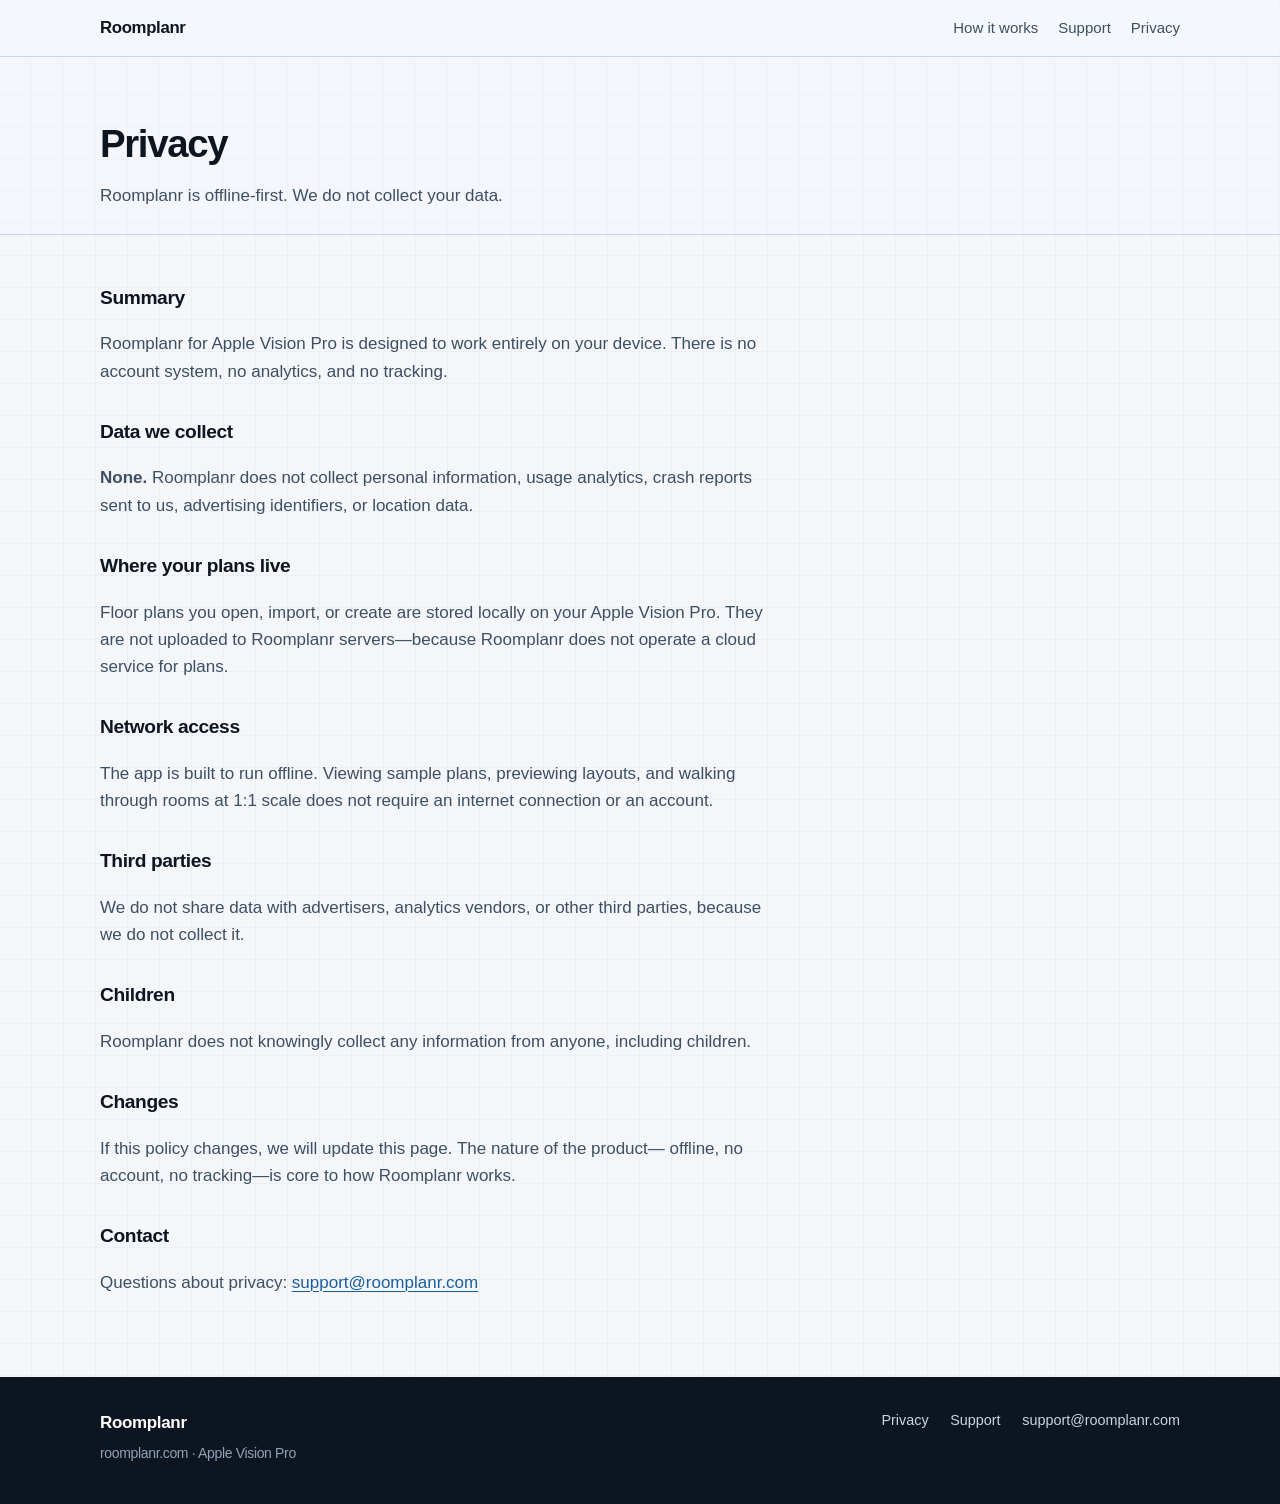
==== privacy.html @ 091aef66 "Add Roomplanr outline marketing website. Ship a static blueprint-inspired landing page with privacy " ====
<!DOCTYPE html>
<html lang="en">
<head>
  <meta charset="utf-8">
  <meta name="viewport" content="width=device-width, initial-scale=1">
  <title>Privacy — Roomplanr</title>
  <meta name="description" content="Roomplanr privacy policy: offline-first, no data collection, no analytics. Plans stay on your device.">
  <meta name="theme-color" content="#0e3d6b">
  <link rel="stylesheet" href="styles.css">
</head>
<body>
  <header class="site-header">
    <div class="wrap nav">
      <a class="logo" href="index.html">Roomplanr</a>
      <ul class="nav-links">
        <li><a href="index.html#how">How it works</a></li>
        <li><a href="support.html">Support</a></li>
        <li><a href="privacy.html">Privacy</a></li>
      </ul>
    </div>
  </header>

  <main>
    <section class="page-hero">
      <div class="wrap">
        <h1>Privacy</h1>
        <p>Roomplanr is offline-first. We do not collect your data.</p>
      </div>
    </section>

    <section class="prose">
      <div class="wrap">
        <article>
          <h2>Summary</h2>
          <p>
            Roomplanr for Apple Vision Pro is designed to work entirely on your device.
            There is no account system, no analytics, and no tracking.
          </p>

          <h2>Data we collect</h2>
          <p>
            <strong>None.</strong> Roomplanr does not collect personal information,
            usage analytics, crash reports sent to us, advertising identifiers, or location data.
          </p>

          <h2>Where your plans live</h2>
          <p>
            Floor plans you open, import, or create are stored locally on your Apple Vision Pro.
            They are not uploaded to Roomplanr servers—because Roomplanr does not operate
            a cloud service for plans.
          </p>

          <h2>Network access</h2>
          <p>
            The app is built to run offline. Viewing sample plans, previewing layouts,
            and walking through rooms at 1:1 scale does not require an internet connection
            or an account.
          </p>

          <h2>Third parties</h2>
          <p>
            We do not share data with advertisers, analytics vendors, or other third parties,
            because we do not collect it.
          </p>

          <h2>Children</h2>
          <p>
            Roomplanr does not knowingly collect any information from anyone, including children.
          </p>

          <h2>Changes</h2>
          <p>
            If this policy changes, we will update this page. The nature of the product—
            offline, no account, no tracking—is core to how Roomplanr works.
          </p>

          <h2>Contact</h2>
          <p>
            Questions about privacy:
            <a href="mailto:support@roomplanr.com">support@roomplanr.com</a>
          </p>
        </article>
      </div>
    </section>
  </main>

  <footer class="site-footer">
    <div class="wrap footer-grid">
      <div class="footer-brand">
        Roomplanr
        <span>roomplanr.com · Apple Vision Pro</span>
      </div>
      <ul class="footer-links">
        <li><a href="privacy.html">Privacy</a></li>
        <li><a href="support.html">Support</a></li>
        <li><a href="mailto:support@roomplanr.com">support@roomplanr.com</a></li>
      </ul>
    </div>
  </footer>
</body>
</html>
---- styles.css ----
/* Roomplanr — architectural blueprint aesthetic */

:root {
  --ink: #0c1520;
  --ink-muted: #3d4f63;
  --ink-soft: #6b7c8f;
  --paper: #f4f7fb;
  --paper-deep: #e8eef6;
  --line: #c5d4e6;
  --line-strong: #9bb0c9;
  --blueprint: #1a5f9e;
  --blueprint-deep: #0e3d6b;
  --blueprint-soft: rgba(26, 95, 158, 0.08);
  --accent: #1a5f9e;
  --white: #ffffff;
  --radius: 2px;
  --max: 1080px;
  --pad: clamp(1.25rem, 4vw, 2.5rem);
  --font: -apple-system, BlinkMacSystemFont, "Segoe UI", Helvetica, Arial, sans-serif;
  --mono: ui-monospace, "SF Mono", Menlo, Consolas, monospace;
}

*,
*::before,
*::after {
  box-sizing: border-box;
}

html {
  scroll-behavior: smooth;
}

body {
  margin: 0;
  font-family: var(--font);
  font-size: 1.0625rem;
  line-height: 1.6;
  color: var(--ink);
  background-color: var(--paper);
  background-image:
    linear-gradient(var(--line) 1px, transparent 1px),
    linear-gradient(90deg, var(--line) 1px, transparent 1px);
  background-size: 32px 32px;
  background-position: -1px -1px;
  -webkit-font-smoothing: antialiased;
}

img,
svg {
  display: block;
  max-width: 100%;
}

a {
  color: var(--blueprint);
  text-decoration-thickness: 1px;
  text-underline-offset: 0.18em;
}

a:hover {
  color: var(--blueprint-deep);
}

/* Layout */

.wrap {
  width: min(100% - 2 * var(--pad), var(--max));
  margin-inline: auto;
}

.site-header {
  position: sticky;
  top: 0;
  z-index: 20;
  backdrop-filter: blur(10px);
  background: rgba(244, 247, 251, 0.88);
  border-bottom: 1px solid var(--line);
}

.nav {
  display: flex;
  align-items: center;
  justify-content: space-between;
  gap: 1rem;
  min-height: 3.5rem;
}

.logo {
  font-weight: 700;
  font-size: 1.05rem;
  letter-spacing: -0.02em;
  color: var(--ink);
  text-decoration: none;
}

.logo:hover {
  color: var(--blueprint-deep);
}

.nav-links {
  display: flex;
  align-items: center;
  gap: 1.25rem;
  list-style: none;
  margin: 0;
  padding: 0;
  font-size: 0.9375rem;
}

.nav-links a {
  color: var(--ink-muted);
  text-decoration: none;
}

.nav-links a:hover {
  color: var(--ink);
}

/* Hero */

.hero {
  position: relative;
  padding: clamp(3rem, 8vw, 5.5rem) 0 clamp(2.5rem, 6vw, 4rem);
  border-bottom: 1px solid var(--line);
  background:
    linear-gradient(180deg, rgba(244, 247, 251, 0.92) 0%, rgba(232, 238, 246, 0.75) 100%);
}

.hero-grid {
  display: grid;
  gap: clamp(2rem, 5vw, 3.5rem);
  align-items: center;
}

@media (min-width: 860px) {
  .hero-grid {
    grid-template-columns: 1.05fr 0.95fr;
  }
}

.eyebrow {
  display: inline-block;
  margin: 0 0 0.85rem;
  font-family: var(--mono);
  font-size: 0.75rem;
  font-weight: 500;
  letter-spacing: 0.08em;
  text-transform: uppercase;
  color: var(--blueprint);
}

.brand {
  margin: 0 0 0.85rem;
  font-size: clamp(2.6rem, 7vw, 4.25rem);
  font-weight: 750;
  letter-spacing: -0.045em;
  line-height: 1.02;
  color: var(--ink);
}

.lede {
  margin: 0 0 1.5rem;
  max-width: 34rem;
  font-size: clamp(1.05rem, 2.2vw, 1.2rem);
  color: var(--ink-muted);
}

.cta-row {
  display: flex;
  flex-wrap: wrap;
  align-items: center;
  gap: 0.85rem 1.25rem;
}

.btn {
  display: inline-flex;
  align-items: center;
  justify-content: center;
  padding: 0.7rem 1.15rem;
  border: 1px solid var(--blueprint-deep);
  border-radius: var(--radius);
  background: var(--blueprint-deep);
  color: var(--white);
  font: inherit;
  font-size: 0.95rem;
  font-weight: 600;
  text-decoration: none;
  transition: background 0.15s ease, border-color 0.15s ease;
}

.btn:hover {
  background: var(--ink);
  border-color: var(--ink);
  color: var(--white);
}

.btn-ghost {
  background: transparent;
  color: var(--blueprint-deep);
}

.btn-ghost:hover {
  background: var(--blueprint-soft);
  color: var(--blueprint-deep);
  border-color: var(--blueprint);
}

.coming-note {
  margin: 1.15rem 0 0;
  font-family: var(--mono);
  font-size: 0.8rem;
  color: var(--ink-soft);
}

/* Plan illustration */

.plan-frame {
  position: relative;
  padding: 1rem;
  border: 1px solid var(--line-strong);
  background: var(--white);
  box-shadow: 0 1px 0 rgba(14, 61, 107, 0.04);
}

.plan-frame::before {
  content: "SAMPLE PLAN · 1:1";
  position: absolute;
  top: 0.55rem;
  left: 0.75rem;
  font-family: var(--mono);
  font-size: 0.65rem;
  letter-spacing: 0.06em;
  color: var(--ink-soft);
}

.plan-svg {
  width: 100%;
  height: auto;
  margin-top: 0.85rem;
}

.plan-svg .wall {
  fill: none;
  stroke: var(--blueprint-deep);
  stroke-width: 2.5;
  stroke-linejoin: miter;
}

.plan-svg .door {
  fill: none;
  stroke: var(--blueprint);
  stroke-width: 1.5;
  stroke-dasharray: 3 2;
}

.plan-svg .dim {
  fill: none;
  stroke: var(--line-strong);
  stroke-width: 1;
}

.plan-svg .label {
  fill: var(--ink-muted);
  font-family: var(--mono);
  font-size: 11px;
  letter-spacing: 0.04em;
}

.plan-svg .room-fill {
  fill: var(--blueprint-soft);
}

/* Sections */

.section {
  padding: clamp(3rem, 7vw, 5rem) 0;
  border-bottom: 1px solid var(--line);
  background: rgba(244, 247, 251, 0.82);
}

.section-head {
  max-width: 36rem;
  margin-bottom: clamp(1.75rem, 4vw, 2.5rem);
}

.section h2 {
  margin: 0 0 0.6rem;
  font-size: clamp(1.55rem, 3.5vw, 2rem);
  letter-spacing: -0.03em;
  line-height: 1.15;
}

.section-head p {
  margin: 0;
  color: var(--ink-muted);
}

.steps {
  display: grid;
  gap: 1.25rem;
  counter-reset: step;
}

@media (min-width: 720px) {
  .steps {
    grid-template-columns: repeat(3, 1fr);
    gap: 1.75rem;
  }
}

.step {
  padding-top: 0.25rem;
  border-top: 2px solid var(--blueprint);
}

.step::before {
  counter-increment: step;
  content: "0" counter(step);
  display: block;
  margin-bottom: 0.75rem;
  font-family: var(--mono);
  font-size: 0.75rem;
  letter-spacing: 0.08em;
  color: var(--blueprint);
}

.step h3 {
  margin: 0 0 0.45rem;
  font-size: 1.1rem;
  letter-spacing: -0.02em;
}

.step p {
  margin: 0;
  font-size: 0.975rem;
  color: var(--ink-muted);
}

.features {
  display: grid;
  gap: 1.5rem 2rem;
}

@media (min-width: 720px) {
  .features {
    grid-template-columns: repeat(2, 1fr);
  }
}

.feature h3 {
  margin: 0 0 0.4rem;
  font-size: 1.05rem;
  letter-spacing: -0.015em;
}

.feature p {
  margin: 0;
  font-size: 0.975rem;
  color: var(--ink-muted);
}

/* Honesty callout */

.honesty {
  padding: clamp(2.5rem, 6vw, 3.5rem) 0;
  border-bottom: 1px solid var(--line);
  background: var(--paper-deep);
}

.honesty-box {
  padding: 1.35rem 1.5rem;
  border-left: 3px solid var(--blueprint);
  background: var(--white);
}

.honesty-box h2 {
  margin: 0 0 0.5rem;
  font-size: 1.15rem;
  letter-spacing: -0.02em;
}

.honesty-box p {
  margin: 0;
  color: var(--ink-muted);
  font-size: 0.975rem;
}

/* Footer */

.site-footer {
  padding: 2rem 0 2.5rem;
  background: var(--ink);
  color: #c9d5e3;
}

.footer-grid {
  display: flex;
  flex-wrap: wrap;
  gap: 1rem 2rem;
  align-items: flex-start;
  justify-content: space-between;
}

.footer-brand {
  font-weight: 700;
  color: var(--white);
  letter-spacing: -0.02em;
}

.footer-brand span {
  display: block;
  margin-top: 0.35rem;
  font-weight: 400;
  font-size: 0.875rem;
  color: #8fa3b8;
}

.footer-links {
  display: flex;
  flex-wrap: wrap;
  gap: 0.85rem 1.35rem;
  list-style: none;
  margin: 0;
  padding: 0;
  font-size: 0.9rem;
}

.footer-links a {
  color: #c9d5e3;
  text-decoration: none;
}

.footer-links a:hover {
  color: var(--white);
}

/* Inner pages */

.page-hero {
  padding: clamp(2.5rem, 6vw, 3.5rem) 0 1.5rem;
  border-bottom: 1px solid var(--line);
  background: rgba(244, 247, 251, 0.9);
}

.page-hero h1 {
  margin: 0 0 0.5rem;
  font-size: clamp(1.85rem, 4vw, 2.4rem);
  letter-spacing: -0.035em;
}

.page-hero p {
  margin: 0;
  max-width: 38rem;
  color: var(--ink-muted);
}

.prose {
  padding: clamp(2rem, 5vw, 3rem) 0 4rem;
  background: rgba(244, 247, 251, 0.82);
}

.prose article {
  max-width: 42rem;
}

.prose h2 {
  margin: 2rem 0 0.6rem;
  font-size: 1.2rem;
  letter-spacing: -0.02em;
}

.prose h2:first-child {
  margin-top: 0;
}

.prose p,
.prose li {
  color: var(--ink-muted);
}

.prose ul {
  padding-left: 1.2rem;
}

.prose li + li {
  margin-top: 0.4rem;
}

.faq details {
  margin: 0 0 0.75rem;
  padding: 0.9rem 1rem;
  border: 1px solid var(--line);
  background: var(--white);
}

.faq summary {
  cursor: pointer;
  font-weight: 600;
  color: var(--ink);
  list-style: none;
}

.faq summary::-webkit-details-marker {
  display: none;
}

.faq summary::before {
  content: "+";
  display: inline-block;
  width: 1.1rem;
  margin-right: 0.35rem;
  font-family: var(--mono);
  font-weight: 500;
  color: var(--blueprint);
}

.faq details[open] summary::before {
  content: "−";
}

.faq details p {
  margin: 0.65rem 0 0;
  font-size: 0.975rem;
}

.contact-line {
  margin-top: 1.5rem;
  padding: 1rem 1.15rem;
  border-left: 3px solid var(--blueprint);
  background: var(--white);
}

@media (max-width: 560px) {
  .nav-links {
    gap: 0.85rem;
    font-size: 0.875rem;
  }
}
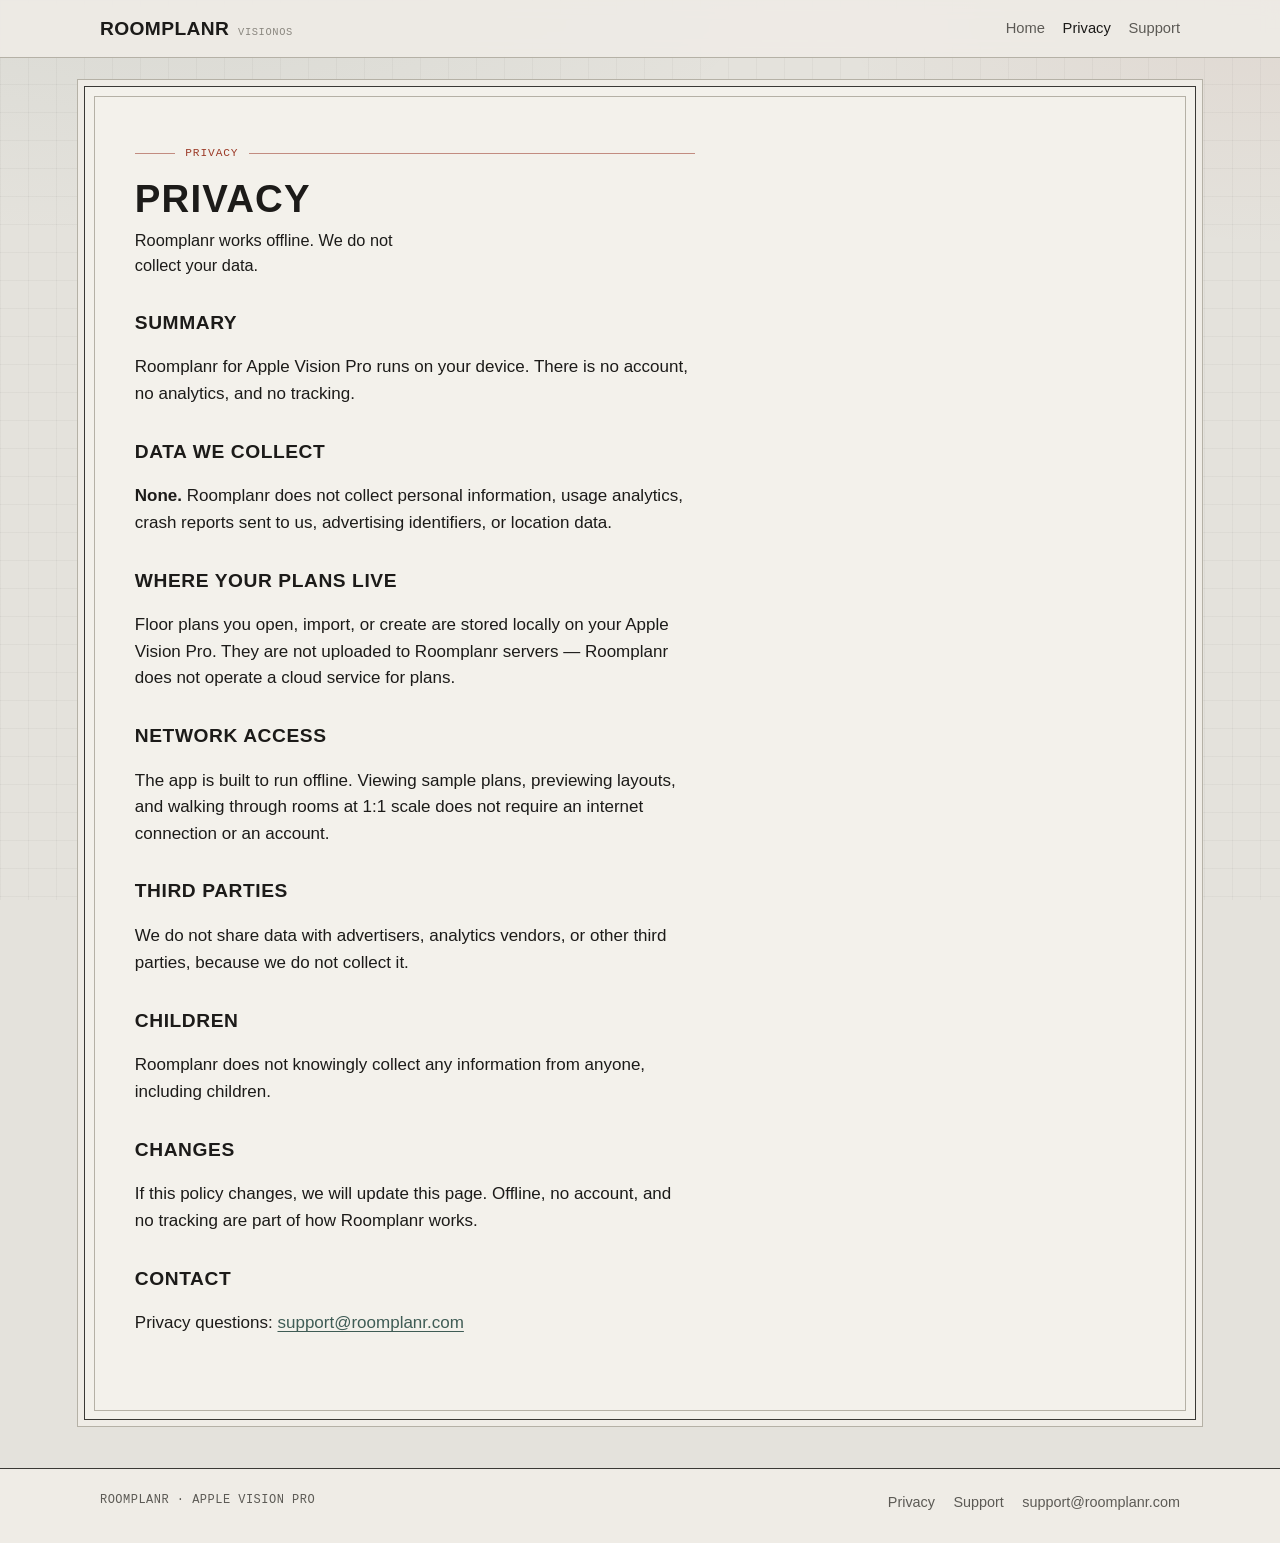
==== commit 0b8b2cd9: "Redesign Roomplanr site with a drafting-sheet identity. Replace the generic blueprint look with prod" ====
--- a/privacy.html
+++ b/privacy.html
@@ -4,37 +4,39 @@
   <meta charset="utf-8">
   <meta name="viewport" content="width=device-width, initial-scale=1">
   <title>Privacy — Roomplanr</title>
-  <meta name="description" content="Roomplanr privacy policy: offline-first, no data collection, no analytics. Plans stay on your device.">
-  <meta name="theme-color" content="#0e3d6b">
+  <meta name="description" content="Roomplanr privacy: works offline, no account, no data collected. Plans stay on your Apple Vision Pro.">
+  <meta name="theme-color" content="#e4e2dc">
   <link rel="stylesheet" href="styles.css">
 </head>
 <body>
+  <a class="skip" href="#main">Skip to content</a>
+
   <header class="site-header">
-    <div class="wrap nav">
-      <a class="logo" href="index.html">Roomplanr</a>
+    <nav class="nav" aria-label="Primary">
+      <a class="brand" href="./">
+        Roomplanr
+        <span class="brand-meta">visionOS</span>
+      </a>
       <ul class="nav-links">
-        <li><a href="index.html#how">How it works</a></li>
+        <li><a href="./">Home</a></li>
+        <li><a href="privacy.html" aria-current="page">Privacy</a></li>
         <li><a href="support.html">Support</a></li>
-        <li><a href="privacy.html">Privacy</a></li>
       </ul>
-    </div>
+    </nav>
   </header>
 
-  <main>
-    <section class="page-hero">
-      <div class="wrap">
-        <h1>Privacy</h1>
-        <p>Roomplanr is offline-first. We do not collect your data.</p>
-      </div>
-    </section>
+  <main id="main">
+    <div class="sheet">
+      <div class="sheet-inner">
+        <article class="page page-narrow">
+          <div class="dim-rule">Privacy</div>
+          <h1>Privacy</h1>
+          <p class="lede">Roomplanr works offline. We do not collect your data.</p>
 
-    <section class="prose">
-      <div class="wrap">
-        <article>
           <h2>Summary</h2>
           <p>
-            Roomplanr for Apple Vision Pro is designed to work entirely on your device.
-            There is no account system, no analytics, and no tracking.
+            Roomplanr for Apple Vision Pro runs on your device.
+            There is no account, no analytics, and no tracking.
           </p>
 
           <h2>Data we collect</h2>
@@ -46,15 +48,13 @@
           <h2>Where your plans live</h2>
           <p>
             Floor plans you open, import, or create are stored locally on your Apple Vision Pro.
-            They are not uploaded to Roomplanr servers—because Roomplanr does not operate
-            a cloud service for plans.
+            They are not uploaded to Roomplanr servers — Roomplanr does not operate a cloud service for plans.
           </p>
 
           <h2>Network access</h2>
           <p>
             The app is built to run offline. Viewing sample plans, previewing layouts,
-            and walking through rooms at 1:1 scale does not require an internet connection
-            or an account.
+            and walking through rooms at 1:1 scale does not require an internet connection or an account.
           </p>
 
           <h2>Third parties</h2>
@@ -70,31 +70,28 @@
 
           <h2>Changes</h2>
           <p>
-            If this policy changes, we will update this page. The nature of the product—
-            offline, no account, no tracking—is core to how Roomplanr works.
+            If this policy changes, we will update this page. Offline, no account, and no tracking
+            are part of how Roomplanr works.
           </p>
 
           <h2>Contact</h2>
           <p>
-            Questions about privacy:
+            Privacy questions:
             <a href="mailto:support@roomplanr.com">support@roomplanr.com</a>
           </p>
         </article>
       </div>
-    </section>
+    </div>
   </main>
 
   <footer class="site-footer">
-    <div class="wrap footer-grid">
-      <div class="footer-brand">
-        Roomplanr
-        <span>roomplanr.com · Apple Vision Pro</span>
+    <div class="wrap footer-inner">
+      <p>Roomplanr · Apple Vision Pro</p>
+      <div class="footer-links">
+        <a href="privacy.html">Privacy</a>
+        <a href="support.html">Support</a>
+        <a href="mailto:support@roomplanr.com">support@roomplanr.com</a>
       </div>
-      <ul class="footer-links">
-        <li><a href="privacy.html">Privacy</a></li>
-        <li><a href="support.html">Support</a></li>
-        <li><a href="mailto:support@roomplanr.com">support@roomplanr.com</a></li>
-      </ul>
     </div>
   </footer>
 </body>
--- a/styles.css
+++ b/styles.css
@@ -1,23 +1,25 @@
-/* Roomplanr — architectural blueprint aesthetic */
+/* Roomplanr — drafting-sheet marketing site. System fonts only. */
 
 :root {
-  --ink: #0c1520;
-  --ink-muted: #3d4f63;
-  --ink-soft: #6b7c8f;
-  --paper: #f4f7fb;
-  --paper-deep: #e8eef6;
-  --line: #c5d4e6;
-  --line-strong: #9bb0c9;
-  --blueprint: #1a5f9e;
-  --blueprint-deep: #0e3d6b;
-  --blueprint-soft: rgba(26, 95, 158, 0.08);
-  --accent: #1a5f9e;
-  --white: #ffffff;
-  --radius: 2px;
+  --paper: #e4e2dc;
+  --paper-bright: #efece6;
+  --sheet: #f3f1eb;
+  --ink: #1c1b19;
+  --muted: #5c5a55;
+  --faint: #8a877f;
+  --line: #b5b1a6;
+  --line-strong: #3a3935;
+  --graphite: #2e2d2a;
+  --mark: #9c3b28;
+  --mark-soft: rgba(156, 59, 40, 0.12);
+  --sage: #3f5c55;
+  --sage-soft: rgba(63, 92, 85, 0.14);
   --max: 1080px;
-  --pad: clamp(1.25rem, 4vw, 2.5rem);
-  --font: -apple-system, BlinkMacSystemFont, "Segoe UI", Helvetica, Arial, sans-serif;
-  --mono: ui-monospace, "SF Mono", Menlo, Consolas, monospace;
+  --pad: clamp(1.1rem, 3.5vw, 2.25rem);
+  --display: "Avenir Next Condensed", "Avenir Next", Futura, "Century Gothic", "Segoe UI", sans-serif;
+  --body: "Avenir Next", "Segoe UI", "Helvetica Neue", Helvetica, Arial, sans-serif;
+  --mono: "SF Mono", Menlo, Consolas, "Liberation Mono", monospace;
+  --theme-color: #e4e2dc;
 }
 
 *,
@@ -30,51 +32,88 @@
   scroll-behavior: smooth;
 }
 
+@media (prefers-reduced-motion: reduce) {
+  html {
+    scroll-behavior: auto;
+  }
+
+  *,
+  *::before,
+  *::after {
+    animation: none !important;
+    transition: none !important;
+  }
+}
+
 body {
   margin: 0;
-  font-family: var(--font);
-  font-size: 1.0625rem;
-  line-height: 1.6;
-  color: var(--ink);
+  color: var(--ink);
+  font: 17px/1.55 var(--body);
   background-color: var(--paper);
   background-image:
-    linear-gradient(var(--line) 1px, transparent 1px),
-    linear-gradient(90deg, var(--line) 1px, transparent 1px);
-  background-size: 32px 32px;
-  background-position: -1px -1px;
+    linear-gradient(90deg, rgba(28, 27, 25, 0.035) 1px, transparent 1px),
+    linear-gradient(rgba(28, 27, 25, 0.035) 1px, transparent 1px),
+    radial-gradient(1200px 600px at 12% -10%, rgba(63, 92, 85, 0.08), transparent 55%),
+    radial-gradient(900px 500px at 100% 0%, rgba(156, 59, 40, 0.06), transparent 50%);
+  background-size: 28px 28px, 28px 28px, auto, auto;
+  background-attachment: fixed;
   -webkit-font-smoothing: antialiased;
+  text-rendering: optimizeLegibility;
+  min-height: 100vh;
 }
 
 img,
 svg {
-  display: block;
   max-width: 100%;
+  height: auto;
+  vertical-align: middle;
 }
 
 a {
-  color: var(--blueprint);
-  text-decoration-thickness: 1px;
-  text-underline-offset: 0.18em;
+  color: var(--sage);
+  text-underline-offset: 0.16em;
 }
 
 a:hover {
-  color: var(--blueprint-deep);
-}
-
-/* Layout */
+  color: var(--mark);
+}
+
+a:focus-visible {
+  outline: 2px solid var(--mark);
+  outline-offset: 3px;
+}
+
+.skip {
+  position: absolute;
+  left: -9999px;
+  top: 0;
+}
+
+.skip:focus {
+  left: var(--pad);
+  top: 0.75rem;
+  z-index: 100;
+  background: var(--ink);
+  color: var(--sheet);
+  padding: 0.5rem 0.75rem;
+  text-decoration: none;
+}
 
 .wrap {
   width: min(100% - 2 * var(--pad), var(--max));
   margin-inline: auto;
 }
+
+/* Header — title-block strip */
 
 .site-header {
   position: sticky;
   top: 0;
   z-index: 20;
-  backdrop-filter: blur(10px);
-  background: rgba(244, 247, 251, 0.88);
+  background: color-mix(in srgb, var(--paper-bright) 90%, transparent);
   border-bottom: 1px solid var(--line);
+  backdrop-filter: blur(8px);
+  -webkit-backdrop-filter: blur(8px);
 }
 
 .nav {
@@ -82,457 +121,559 @@
   align-items: center;
   justify-content: space-between;
   gap: 1rem;
-  min-height: 3.5rem;
-}
-
-.logo {
+  padding: 0.85rem 0;
+  width: min(100% - 2 * var(--pad), var(--max));
+  margin-inline: auto;
+}
+
+.brand {
+  display: inline-flex;
+  align-items: baseline;
+  gap: 0.55rem;
+  color: var(--ink);
+  text-decoration: none;
+  font-family: var(--display);
   font-weight: 700;
-  font-size: 1.05rem;
-  letter-spacing: -0.02em;
-  color: var(--ink);
-  text-decoration: none;
-}
-
-.logo:hover {
-  color: var(--blueprint-deep);
+  font-size: 1.2rem;
+  letter-spacing: 0.02em;
+  text-transform: uppercase;
+}
+
+.brand:hover {
+  color: var(--ink);
+}
+
+.brand-meta {
+  font-family: var(--mono);
+  font-size: 0.65rem;
+  font-weight: 500;
+  letter-spacing: 0.06em;
+  color: var(--faint);
+  text-transform: uppercase;
 }
 
 .nav-links {
   display: flex;
-  align-items: center;
-  gap: 1.25rem;
+  gap: 1.1rem;
   list-style: none;
   margin: 0;
   padding: 0;
-  font-size: 0.9375rem;
+  font-size: 0.92rem;
 }
 
 .nav-links a {
-  color: var(--ink-muted);
+  color: var(--muted);
   text-decoration: none;
 }
 
-.nav-links a:hover {
-  color: var(--ink);
-}
-
-/* Hero */
+.nav-links a:hover,
+.nav-links a[aria-current="page"] {
+  color: var(--ink);
+}
+
+/* Drafting sheet frame for main content */
+
+.sheet {
+  width: min(100% - 2 * var(--pad), calc(var(--max) + 2rem));
+  margin: clamp(1rem, 3vw, 1.75rem) auto clamp(2rem, 5vw, 3rem);
+  background: var(--sheet);
+  border: 1.5px solid var(--line-strong);
+  box-shadow:
+    0 0 0 6px var(--paper-bright),
+    0 0 0 7px var(--line);
+}
+
+.sheet-inner {
+  border: 1px solid var(--line);
+  margin: 0.55rem;
+}
+
+/* Hero — one composition */
 
 .hero {
   position: relative;
-  padding: clamp(3rem, 8vw, 5.5rem) 0 clamp(2.5rem, 6vw, 4rem);
-  border-bottom: 1px solid var(--line);
+  display: grid;
+  min-height: min(92vh, 820px);
+  overflow: hidden;
+}
+
+@media (min-width: 900px) {
+  .hero {
+    grid-template-columns: minmax(16rem, 0.9fr) 1.25fr;
+  }
+}
+
+.hero-copy {
+  position: relative;
+  z-index: 2;
+  display: flex;
+  flex-direction: column;
+  justify-content: flex-end;
+  gap: 0.85rem;
+  padding: clamp(1.5rem, 4vw, 2.5rem);
   background:
-    linear-gradient(180deg, rgba(244, 247, 251, 0.92) 0%, rgba(232, 238, 246, 0.75) 100%);
-}
-
-.hero-grid {
-  display: grid;
-  gap: clamp(2rem, 5vw, 3.5rem);
-  align-items: center;
-}
-
-@media (min-width: 860px) {
-  .hero-grid {
-    grid-template-columns: 1.05fr 0.95fr;
-  }
-}
-
-.eyebrow {
-  display: inline-block;
-  margin: 0 0 0.85rem;
-  font-family: var(--mono);
-  font-size: 0.75rem;
-  font-weight: 500;
-  letter-spacing: 0.08em;
-  text-transform: uppercase;
-  color: var(--blueprint);
-}
-
-.brand {
-  margin: 0 0 0.85rem;
-  font-size: clamp(2.6rem, 7vw, 4.25rem);
-  font-weight: 750;
-  letter-spacing: -0.045em;
-  line-height: 1.02;
-  color: var(--ink);
+    linear-gradient(180deg, rgba(243, 241, 235, 0.2) 0%, var(--sheet) 55%);
+  border-right: 1px solid var(--line);
+  animation: draft-in 700ms ease both;
+}
+
+@media (max-width: 899px) {
+  .hero-copy {
+    border-right: none;
+    border-bottom: 1px solid var(--line);
+    justify-content: flex-start;
+    background: var(--sheet);
+  }
+
+  .hero {
+    min-height: 0;
+  }
+}
+
+.wordmark {
+  margin: 0;
+  font-family: var(--display);
+  font-size: clamp(2.6rem, 7vw, 4rem);
+  font-weight: 700;
+  letter-spacing: 0.04em;
+  line-height: 0.95;
+  text-transform: uppercase;
+  color: var(--ink);
+}
+
+.hero h1 {
+  margin: 0;
+  max-width: 18ch;
+  font-family: var(--display);
+  font-size: clamp(1.35rem, 2.8vw, 1.7rem);
+  font-weight: 600;
+  letter-spacing: 0.01em;
+  line-height: 1.2;
+  color: var(--graphite);
 }
 
 .lede {
-  margin: 0 0 1.5rem;
-  max-width: 34rem;
-  font-size: clamp(1.05rem, 2.2vw, 1.2rem);
-  color: var(--ink-muted);
-}
-
-.cta-row {
+  margin: 0;
+  max-width: 32ch;
+  color: var(--muted);
+  font-size: 1.02rem;
+}
+
+.hero-cta {
   display: flex;
   flex-wrap: wrap;
   align-items: center;
-  gap: 0.85rem 1.25rem;
-}
-
-.btn {
-  display: inline-flex;
+  gap: 0.75rem 1rem;
+  margin-top: 0.35rem;
+}
+
+.coming {
+  display: inline-block;
+  margin: 0;
+  padding: 0.65rem 0.9rem;
+  border: 1.5px solid var(--ink);
+  background: var(--ink);
+  color: var(--sheet);
+  font-family: var(--body);
+  font-size: 0.92rem;
+  font-weight: 600;
+  letter-spacing: 0.01em;
+  text-decoration: none;
+}
+
+.coming:hover {
+  background: var(--graphite);
+  color: var(--sheet);
+  border-color: var(--graphite);
+}
+
+.device-note {
+  margin: 0;
+  font-family: var(--mono);
+  font-size: 0.72rem;
+  letter-spacing: 0.04em;
+  text-transform: uppercase;
+  color: var(--faint);
+}
+
+.title-block {
+  margin-top: auto;
+  padding-top: 1.25rem;
+  border-top: 1px solid var(--line);
+  display: grid;
+  grid-template-columns: 1fr auto;
+  gap: 0.35rem 1rem;
+  font-family: var(--mono);
+  font-size: 0.68rem;
+  letter-spacing: 0.05em;
+  text-transform: uppercase;
+  color: var(--faint);
+}
+
+.title-block strong {
+  color: var(--ink);
+  font-weight: 600;
+}
+
+.hero-visual {
+  position: relative;
+  margin: 0;
+  background:
+    linear-gradient(160deg, #b8bec6 0%, #9aa3ae 45%, #8a9180 100%);
+  min-height: 320px;
+  animation: draft-in 800ms 60ms ease both;
+}
+
+.hero-visual img {
+  width: 100%;
+  height: 100%;
+  object-fit: cover;
+  object-position: center 40%;
+  display: block;
+  min-height: 320px;
+}
+
+.hero-visual figcaption {
+  position: absolute;
+  left: 0.75rem;
+  bottom: 0.65rem;
+  margin: 0;
+  padding: 0.2rem 0.4rem;
+  background: rgba(243, 241, 235, 0.88);
+  border: 1px solid var(--line);
+  font-family: var(--mono);
+  font-size: 0.65rem;
+  letter-spacing: 0.04em;
+  text-transform: uppercase;
+  color: var(--muted);
+}
+
+/* Dimension tick decoration */
+
+.dim-rule {
+  display: flex;
   align-items: center;
-  justify-content: center;
-  padding: 0.7rem 1.15rem;
-  border: 1px solid var(--blueprint-deep);
-  border-radius: var(--radius);
-  background: var(--blueprint-deep);
-  color: var(--white);
-  font: inherit;
-  font-size: 0.95rem;
-  font-weight: 600;
-  text-decoration: none;
-  transition: background 0.15s ease, border-color 0.15s ease;
-}
-
-.btn:hover {
-  background: var(--ink);
-  border-color: var(--ink);
-  color: var(--white);
-}
-
-.btn-ghost {
-  background: transparent;
-  color: var(--blueprint-deep);
-}
-
-.btn-ghost:hover {
-  background: var(--blueprint-soft);
-  color: var(--blueprint-deep);
-  border-color: var(--blueprint);
-}
-
-.coming-note {
-  margin: 1.15rem 0 0;
-  font-family: var(--mono);
-  font-size: 0.8rem;
-  color: var(--ink-soft);
-}
-
-/* Plan illustration */
-
-.plan-frame {
-  position: relative;
-  padding: 1rem;
-  border: 1px solid var(--line-strong);
-  background: var(--white);
-  box-shadow: 0 1px 0 rgba(14, 61, 107, 0.04);
-}
-
-.plan-frame::before {
-  content: "SAMPLE PLAN · 1:1";
-  position: absolute;
-  top: 0.55rem;
-  left: 0.75rem;
-  font-family: var(--mono);
-  font-size: 0.65rem;
-  letter-spacing: 0.06em;
-  color: var(--ink-soft);
-}
-
-.plan-svg {
-  width: 100%;
-  height: auto;
-  margin-top: 0.85rem;
-}
-
-.plan-svg .wall {
-  fill: none;
-  stroke: var(--blueprint-deep);
-  stroke-width: 2.5;
-  stroke-linejoin: miter;
-}
-
-.plan-svg .door {
-  fill: none;
-  stroke: var(--blueprint);
-  stroke-width: 1.5;
-  stroke-dasharray: 3 2;
-}
-
-.plan-svg .dim {
-  fill: none;
-  stroke: var(--line-strong);
-  stroke-width: 1;
-}
-
-.plan-svg .label {
-  fill: var(--ink-muted);
-  font-family: var(--mono);
-  font-size: 11px;
-  letter-spacing: 0.04em;
-}
-
-.plan-svg .room-fill {
-  fill: var(--blueprint-soft);
+  gap: 0.65rem;
+  margin: 0 0 1rem;
+  color: var(--mark);
+  font-family: var(--mono);
+  font-size: 0.7rem;
+  letter-spacing: 0.08em;
+  text-transform: uppercase;
+}
+
+.dim-rule::before,
+.dim-rule::after {
+  content: "";
+  height: 1px;
+  flex: 1;
+  background: var(--mark);
+  opacity: 0.55;
+}
+
+.dim-rule::before {
+  max-width: 2.5rem;
 }
 
 /* Sections */
 
 .section {
-  padding: clamp(3rem, 7vw, 5rem) 0;
-  border-bottom: 1px solid var(--line);
-  background: rgba(244, 247, 251, 0.82);
+  padding: clamp(2.25rem, 5vw, 3.5rem) clamp(1.25rem, 4vw, 2.5rem);
+  border-top: 1px solid var(--line);
 }
 
 .section-head {
   max-width: 36rem;
-  margin-bottom: clamp(1.75rem, 4vw, 2.5rem);
-}
-
-.section h2 {
-  margin: 0 0 0.6rem;
-  font-size: clamp(1.55rem, 3.5vw, 2rem);
-  letter-spacing: -0.03em;
-  line-height: 1.15;
+  margin-bottom: 1.5rem;
+}
+
+.section-head h2 {
+  margin: 0 0 0.4rem;
+  font-family: var(--display);
+  font-size: clamp(1.45rem, 3vw, 1.85rem);
+  font-weight: 650;
+  letter-spacing: 0.02em;
+  text-transform: uppercase;
 }
 
 .section-head p {
   margin: 0;
-  color: var(--ink-muted);
-}
-
-.steps {
+  color: var(--muted);
+}
+
+.flow-list {
+  list-style: none;
+  margin: 0;
+  padding: 0;
+  border-top: 1px solid var(--line);
+}
+
+.flow-list li {
   display: grid;
-  gap: 1.25rem;
-  counter-reset: step;
+  gap: 0.2rem 1.5rem;
+  padding: 1.05rem 0;
+  border-bottom: 1px solid var(--line);
 }
 
 @media (min-width: 720px) {
-  .steps {
-    grid-template-columns: repeat(3, 1fr);
-    gap: 1.75rem;
-  }
-}
-
-.step {
-  padding-top: 0.25rem;
-  border-top: 2px solid var(--blueprint);
-}
-
-.step::before {
-  counter-increment: step;
-  content: "0" counter(step);
+  .flow-list li {
+    grid-template-columns: 9.5rem 1fr;
+    align-items: baseline;
+  }
+}
+
+.flow-list h3 {
+  margin: 0;
+  font-family: var(--mono);
+  font-size: 0.78rem;
+  font-weight: 600;
+  letter-spacing: 0.06em;
+  text-transform: uppercase;
+  color: var(--mark);
+}
+
+.flow-list p {
+  margin: 0;
+  color: var(--muted);
+  max-width: 48ch;
+}
+
+.audience {
+  display: grid;
+  gap: 0.85rem 2rem;
+}
+
+@media (min-width: 720px) {
+  .audience {
+    grid-template-columns: 1fr 1fr 1fr;
+  }
+}
+
+.audience p {
+  margin: 0;
+  padding-top: 0.75rem;
+  border-top: 2px solid var(--sage);
+  color: var(--muted);
+  font-size: 0.98rem;
+}
+
+.audience strong {
   display: block;
-  margin-bottom: 0.75rem;
-  font-family: var(--mono);
-  font-size: 0.75rem;
-  letter-spacing: 0.08em;
-  color: var(--blueprint);
-}
-
-.step h3 {
+  margin-bottom: 0.35rem;
+  color: var(--ink);
+  font-family: var(--display);
+  font-size: 1.05rem;
+  font-weight: 650;
+  letter-spacing: 0.02em;
+  text-transform: uppercase;
+}
+
+/* Screens gallery */
+
+.screens {
+  display: grid;
+  gap: 1.75rem;
+}
+
+.screen {
+  margin: 0;
+}
+
+.screen img {
+  width: 100%;
+  display: block;
+  border: 1px solid var(--line-strong);
+  background: #c5cad2;
+}
+
+.screen figcaption {
+  margin: 0.55rem 0 0;
+  font-size: 0.9rem;
+  color: var(--muted);
+}
+
+.screen figcaption strong {
+  display: block;
+  margin-bottom: 0.15rem;
+  color: var(--ink);
+  font-family: var(--mono);
+  font-size: 0.72rem;
+  font-weight: 600;
+  letter-spacing: 0.06em;
+  text-transform: uppercase;
+}
+
+/* Honesty note */
+
+.note {
+  padding: clamp(1.75rem, 4vw, 2.5rem) clamp(1.25rem, 4vw, 2.5rem);
+  border-top: 1px solid var(--line);
+  background: var(--paper-bright);
+}
+
+.note p {
+  margin: 0;
+  max-width: 48ch;
+  color: var(--muted);
+  font-size: 0.98rem;
+}
+
+.note strong {
+  color: var(--ink);
+}
+
+/* Interior pages */
+
+.page {
+  padding: clamp(2rem, 5vw, 3rem) clamp(1.25rem, 4vw, 2.5rem) clamp(2.5rem, 6vw, 3.5rem);
+}
+
+.page-narrow {
+  max-width: 40rem;
+}
+
+.page h1 {
   margin: 0 0 0.45rem;
-  font-size: 1.1rem;
-  letter-spacing: -0.02em;
-}
-
-.step p {
-  margin: 0;
-  font-size: 0.975rem;
-  color: var(--ink-muted);
-}
-
-.features {
-  display: grid;
-  gap: 1.5rem 2rem;
-}
-
-@media (min-width: 720px) {
-  .features {
-    grid-template-columns: repeat(2, 1fr);
-  }
-}
-
-.feature h3 {
-  margin: 0 0 0.4rem;
-  font-size: 1.05rem;
-  letter-spacing: -0.015em;
-}
-
-.feature p {
-  margin: 0;
-  font-size: 0.975rem;
-  color: var(--ink-muted);
-}
-
-/* Honesty callout */
-
-.honesty {
-  padding: clamp(2.5rem, 6vw, 3.5rem) 0;
+  font-family: var(--display);
+  font-size: clamp(1.9rem, 4vw, 2.4rem);
+  font-weight: 700;
+  letter-spacing: 0.03em;
+  text-transform: uppercase;
+  line-height: 1.1;
+}
+
+.page .lede {
+  margin-bottom: 1.5rem;
+}
+
+.page h2 {
+  margin: 1.85rem 0 0.5rem;
+  font-family: var(--display);
+  font-size: 1.2rem;
+  font-weight: 650;
+  letter-spacing: 0.03em;
+  text-transform: uppercase;
+}
+
+.page p,
+.page li {
+  color: var(--ink);
+}
+
+.page ul {
+  padding-left: 1.15rem;
+}
+
+.page li + li {
+  margin-top: 0.4rem;
+}
+
+.contact-line {
+  margin: 0 0 1.5rem;
+  padding: 0.9rem 1rem;
+  border-left: 3px solid var(--mark);
+  background: var(--mark-soft);
+}
+
+.faq details {
+  border-top: 1px solid var(--line);
+  padding: 0.9rem 0;
+}
+
+.faq details:last-child {
   border-bottom: 1px solid var(--line);
-  background: var(--paper-deep);
-}
-
-.honesty-box {
-  padding: 1.35rem 1.5rem;
-  border-left: 3px solid var(--blueprint);
-  background: var(--white);
-}
-
-.honesty-box h2 {
-  margin: 0 0 0.5rem;
-  font-size: 1.15rem;
-  letter-spacing: -0.02em;
-}
-
-.honesty-box p {
-  margin: 0;
-  color: var(--ink-muted);
-  font-size: 0.975rem;
+}
+
+.faq summary {
+  cursor: pointer;
+  font-weight: 650;
+  letter-spacing: -0.01em;
+  list-style: none;
+}
+
+.faq summary::-webkit-details-marker {
+  display: none;
+}
+
+.faq summary::after {
+  content: "+";
+  float: right;
+  color: var(--faint);
+  font-weight: 500;
+  font-family: var(--mono);
+}
+
+.faq details[open] summary::after {
+  content: "–";
+}
+
+.faq details p {
+  margin: 0.6rem 0 0.1rem;
+  color: var(--muted);
 }
 
 /* Footer */
 
 .site-footer {
-  padding: 2rem 0 2.5rem;
-  background: var(--ink);
-  color: #c9d5e3;
-}
-
-.footer-grid {
+  border-top: 1px solid var(--line-strong);
+  padding: 1.35rem 0 1.85rem;
+  color: var(--muted);
+  font-size: 0.9rem;
+  background: var(--paper-bright);
+}
+
+.footer-inner {
   display: flex;
   flex-wrap: wrap;
-  gap: 1rem 2rem;
-  align-items: flex-start;
   justify-content: space-between;
-}
-
-.footer-brand {
-  font-weight: 700;
-  color: var(--white);
-  letter-spacing: -0.02em;
-}
-
-.footer-brand span {
-  display: block;
-  margin-top: 0.35rem;
-  font-weight: 400;
-  font-size: 0.875rem;
-  color: #8fa3b8;
+  gap: 0.75rem 1.5rem;
+}
+
+.footer-inner p {
+  margin: 0;
+  font-family: var(--mono);
+  font-size: 0.75rem;
+  letter-spacing: 0.04em;
+  text-transform: uppercase;
 }
 
 .footer-links {
   display: flex;
   flex-wrap: wrap;
-  gap: 0.85rem 1.35rem;
-  list-style: none;
-  margin: 0;
-  padding: 0;
-  font-size: 0.9rem;
+  gap: 0.85rem 1.15rem;
 }
 
 .footer-links a {
-  color: #c9d5e3;
+  color: var(--muted);
   text-decoration: none;
 }
 
 .footer-links a:hover {
-  color: var(--white);
-}
-
-/* Inner pages */
-
-.page-hero {
-  padding: clamp(2.5rem, 6vw, 3.5rem) 0 1.5rem;
-  border-bottom: 1px solid var(--line);
-  background: rgba(244, 247, 251, 0.9);
-}
-
-.page-hero h1 {
-  margin: 0 0 0.5rem;
-  font-size: clamp(1.85rem, 4vw, 2.4rem);
-  letter-spacing: -0.035em;
-}
-
-.page-hero p {
-  margin: 0;
-  max-width: 38rem;
-  color: var(--ink-muted);
-}
-
-.prose {
-  padding: clamp(2rem, 5vw, 3rem) 0 4rem;
-  background: rgba(244, 247, 251, 0.82);
-}
-
-.prose article {
-  max-width: 42rem;
-}
-
-.prose h2 {
-  margin: 2rem 0 0.6rem;
-  font-size: 1.2rem;
-  letter-spacing: -0.02em;
-}
-
-.prose h2:first-child {
-  margin-top: 0;
-}
-
-.prose p,
-.prose li {
-  color: var(--ink-muted);
-}
-
-.prose ul {
-  padding-left: 1.2rem;
-}
-
-.prose li + li {
-  margin-top: 0.4rem;
-}
-
-.faq details {
-  margin: 0 0 0.75rem;
-  padding: 0.9rem 1rem;
-  border: 1px solid var(--line);
-  background: var(--white);
-}
-
-.faq summary {
-  cursor: pointer;
-  font-weight: 600;
-  color: var(--ink);
-  list-style: none;
-}
-
-.faq summary::-webkit-details-marker {
-  display: none;
-}
-
-.faq summary::before {
-  content: "+";
-  display: inline-block;
-  width: 1.1rem;
-  margin-right: 0.35rem;
-  font-family: var(--mono);
-  font-weight: 500;
-  color: var(--blueprint);
-}
-
-.faq details[open] summary::before {
-  content: "−";
-}
-
-.faq details p {
-  margin: 0.65rem 0 0;
-  font-size: 0.975rem;
-}
-
-.contact-line {
-  margin-top: 1.5rem;
-  padding: 1rem 1.15rem;
-  border-left: 3px solid var(--blueprint);
-  background: var(--white);
+  color: var(--ink);
+}
+
+@keyframes draft-in {
+  from {
+    opacity: 0;
+    transform: translateY(10px);
+  }
+  to {
+    opacity: 1;
+    transform: none;
+  }
 }
 
 @media (max-width: 560px) {
   .nav-links {
-    gap: 0.85rem;
-    font-size: 0.875rem;
-  }
-}
+    gap: 0.75rem;
+    font-size: 0.85rem;
+  }
+
+  .brand-meta {
+    display: none;
+  }
+
+  .sheet-inner {
+    margin: 0.35rem;
+  }
+}
